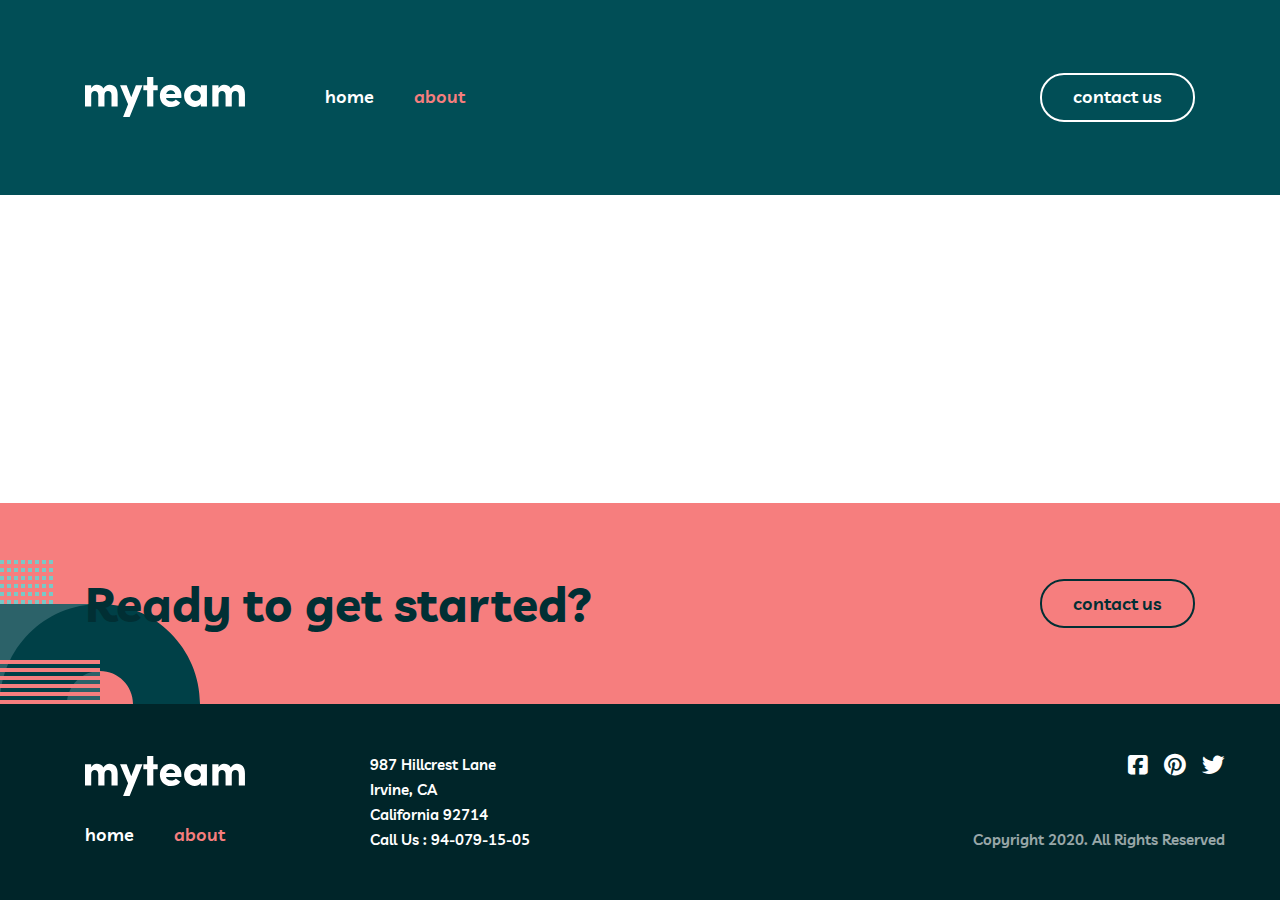
==== pages/about.html @ 214761e7 "My Team | Home" ====
<!DOCTYPE html>
<html lang="en">
  <head>
    <meta charset="UTF-8" />
    <meta name="viewport" content="width=device-width, initial-scale=1.0" />
    <title>MyTeam | About</title>
    <link
      rel="stylesheet"
      href="https://cdnjs.cloudflare.com/ajax/libs/font-awesome/6.7.2/css/all.min.css"
      integrity="sha512-Evv84Mr4kqVGRNSgIGL/F/aIDqQb7xQ2vcrdIwxfjThSH8CSR7PBEakCr51Ck+w+/U6swU2Im1vVX0SVk9ABhg=="
      crossorigin="anonymous"
      referrerpolicy="no-referrer"
    />
    <link rel="stylesheet" href="../css/about.css" />
  </head>
  <body>
    <header class="header">
      <div class="header__container container">
        <a href="" class="site-logo">
          <img
            class="site-logo__image"
            src="../images/logo.svg"
            alt=""
            width="160"
            height="40"
          />
        </a>
        <nav class="sitenav">
          <ul class="sitenav__list">
            <li class="sitenav__item">
              <a href="../index.html" class="sitenav__link">home</a>
            </li>
            <li class="sitenav__item">
              <a id="active" class="sitenav__link" href="./about.html">about</a>
            </li>
          </ul>
        </nav>
        <a href="./contact.html" class="btn primary-btn">contact us</a>
      </div>
    </header>
    <main class="main"></main>
    <footer class="footer">
      <div class="footer__cta">
        <div class="container">
          <h2 class="footer__cta__title">Ready to get started?</h2>
          <a class="footer__cta__btn btn primary-btn-dark" href="./contact.html"
            >contact us</a
          >
        </div>
      </div>
      <div class="footer__container">
        <div class="container">
          <div class="footer__container-links">
            <div class="footer__container__logo">
              <img
                class="footer__logo"
                src="../images/logo.svg"
                alt=""
                width="160"
                height="40"
              />
            </div>
            <div class="footer__container-nav__pages">
              <ul class="footer__container-nav__pages-list">
                <li class="footer__container-nav__pages-item">
                  <a
                    href="../index.html"
                    class="footer__container-nav__pages-link sitenav__link"
                    >home</a
                  >
                </li>
                <li class="footer__container-nav__pages-item">
                  <a
                    href="./about.html"
                    class="footer__container-nav__pages-link sitenav__link"
                    id="active"
                    >about</a
                  >
                </li>
              </ul>
            </div>
          </div>
          <div class="footer__container-information">
            <p>987 Hillcrest Lane</p>
            <p>Irvine, CA</p>
            <p>California 92714</p>
            <p>Call Us : 94-079-15-05</p>
          </div>
          <div class="footer__container__social-links">
            <a href="#" class="footer__container__social_link"
              ><i class="fa-brands fa-square-facebook fa-xl"></i
            ></a>
            <a href="#" class="footer__container__social_link"
              ><i class="fa-brands fa-pinterest fa-xl"></i
            ></a>
            <a href="#" class="footer__container__social_link"
              ><i class="fa-brands fa-twitter fa-xl"></i
            ></a>
          </div>
          <p class="footer__container__description">
            Copyright 2020. All Rights Reserved
          </p>
        </div>
      </div>
    </footer>
  </body>
</html>
---- css/about.css ----
@import "./normalize.css";
@import "./main.css"
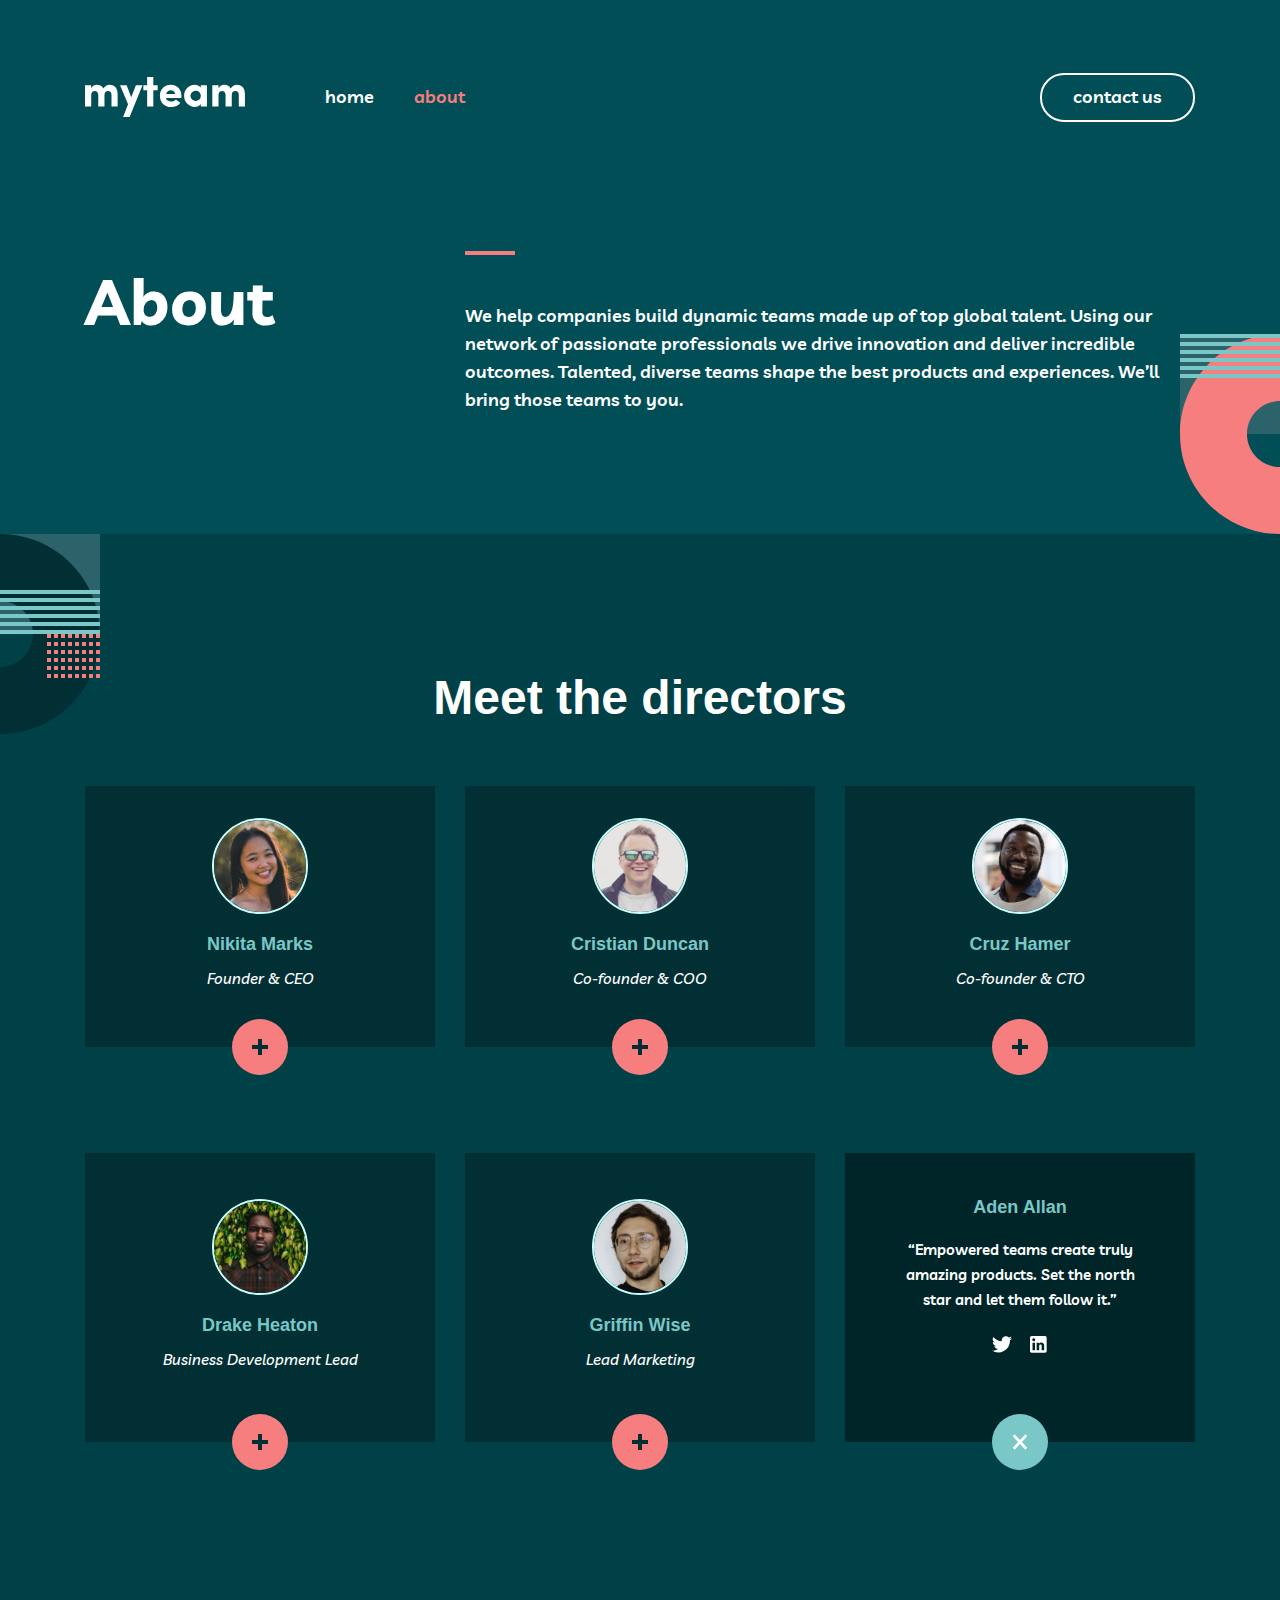
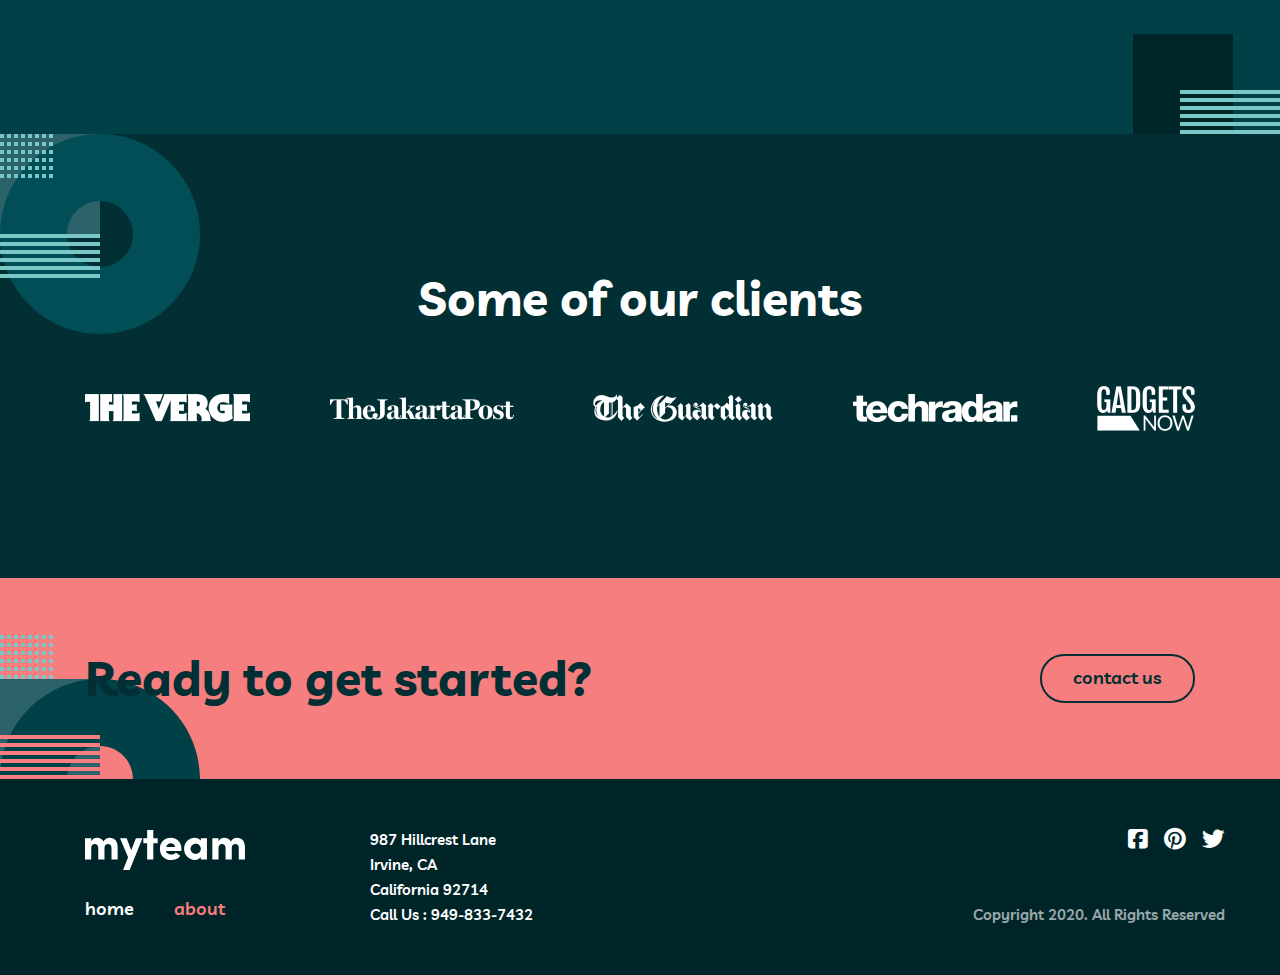
==== commit f5e7f1ea: ".." ====
--- a/pages/about.html
+++ b/pages/about.html
@@ -38,7 +38,238 @@
         <a href="./contact.html" class="btn primary-btn">contact us</a>
       </div>
     </header>
-    <main class="main"></main>
+
+    <main class="main">
+      <section class="about">
+        <div class="about__container container">
+          <h1 class="about__title">About</h1>
+          <div class="about__info">
+            <span class="divider about__divider"></span>
+            <p class="about__description">
+              We help companies build dynamic teams made up of top global
+              talent. Using our network of passionate professionals we drive
+              innovation and deliver incredible outcomes. Talented, diverse
+              teams shape the best products and experiences. We’ll bring those
+              teams to you.
+            </p>
+          </div>
+        </div>
+      </section>
+
+      <section class="team-section">
+        <div class="team-wrapper container">
+          <h2 class="team-title">Meet the directors</h2>
+          <ul class="team-cards">
+            <!-- 1 -->
+            <li class="team-card">
+              <img
+                src="../images/avatar-nikita.jpg"
+                alt="Nikita Marks"
+                class="team-photo"
+                width="96"
+                height="96"
+              />
+              <h3 class="team-name">Nikita Marks</h3>
+              <i class="team-role">Founder & CEO</i>
+              <button class="team-toggle">
+                <img
+                  src="../images/icon-cross.svg"
+                  alt="More"
+                  class="team-toggle-icon"
+                />
+              </button>
+            </li>
+
+            <!-- 2 -->
+            <li class="team-card">
+              <img
+                src="../images/avatar-christian.jpg"
+                alt="Cristian Duncan"
+                class="team-photo"
+                width="96"
+                height="96"
+              />
+              <h3 class="team-name">Cristian Duncan</h3>
+              <i class="team-role">Co-founder & COO</i>
+              <button class="team-toggle">
+                <img
+                  src="../images/icon-cross.svg"
+                  alt="More"
+                  class="team-toggle-icon"
+                />
+              </button>
+            </li>
+
+            <!-- 3 -->
+            <li class="team-card">
+              <img
+                src="../images/avatar-cruz.jpg"
+                alt="Cruz Hamer"
+                class="team-photo"
+                width="96"
+                height="96"
+              />
+              <h3 class="team-name">Cruz Hamer</h3>
+              <i class="team-role">Co-founder & CTO</i>
+              <button class="team-toggle">
+                <img
+                  src="../images/icon-cross.svg"
+                  alt="More"
+                  class="team-toggle-icon"
+                />
+              </button>
+            </li>
+
+            <!-- 4 -->
+            <li class="team-card">
+              <img
+                src="../images/avatar-drake.jpg"
+                alt="Drake Heaton"
+                class="team-photo"
+                width="96"
+                height="96"
+              />
+              <h3 class="team-name">Drake Heaton</h3>
+              <i class="team-role">Business Development Lead</i>
+              <button class="team-toggle">
+                <img
+                  src="../images/icon-cross.svg"
+                  alt="More"
+                  class="team-toggle-icon"
+                />
+              </button>
+            </li>
+
+            <!-- 5 -->
+            <li class="team-card">
+              <img
+                src="../images/avatar-griffin.jpg"
+                alt="Griffin Wise"
+                class="team-photo"
+                width="96"
+                height="96"
+              />
+              <h3 class="team-name">Griffin Wise</h3>
+              <i class="team-role">Lead Marketing</i>
+              <button class="team-toggle">
+                <img
+                  src="../images/icon-cross.svg"
+                  alt="More"
+                  class="team-toggle-icon"
+                />
+              </button>
+            </li>
+
+            <!-- 6 -->
+            <li class="team-card team-quote">
+              <h3 class="team-name team-name--quote">Aden Allan</h3>
+              <p class="team-quote-text">
+                “Empowered teams create truly amazing products. Set the north
+                star and let them follow it.”
+              </p>
+              <div class="team-socials">
+                <a href="#" class="team-social-image">
+                  <svg
+                    xmlns="http://www.w3.org/2000/svg"
+                    width="24"
+                    height="20"
+                    viewBox="0 0 24 24"
+                    fill="currentColor"
+                    class="team-social-icon"
+                  >
+                    <path
+                      d="M24 2.557a9.83 9.83 0 01-2.828.775A4.932 4.932 0 0023.337.608a9.864 9.864 0 01-3.127 1.195A4.916 4.916 0 0016.616.248c-3.179 0-5.515 2.966-4.797 6.045A13.978 13.978 0 011.671 1.149a4.93 4.93 0 001.523 6.574 4.903 4.903 0 01-2.229-.616c-.054 2.281 1.581 4.415 3.949 4.89a4.935 4.935 0 01-2.224.084 4.928 4.928 0 004.6 3.419A9.9 9.9 0 010 17.54a13.94 13.94 0 007.548 2.212c9.142 0 14.307-7.721 13.995-14.646A10.025 10.025 0 0024 2.557z"
+                    />
+                  </svg>
+                </a>
+                <a href="#" class="team-social-image">
+                  <svg
+                    xmlns="http://www.w3.org/2000/svg"
+                    width="20"
+                    height="20"
+                    viewBox="0 0 24 24"
+                    fill="currentColor"
+                    class="team-social-icon"
+                  >
+                    <path
+                      d="M18 0H2C.9 0 0 .9 0 2v16c0 1.1.9 2 2 2h16c1.1 0 2-.9 
+                      2-2V2c0-1.1-.9-2-2-2zM6 17H3V8h3v9zM4.5 6.3c-1 
+                      0-1.8-.8-1.8-1.8s.8-1.8 
+                      1.8-1.8 1.8.8 1.8 1.8-.8 1.8-1.8 
+                      1.8zM17 17h-3v-5.3c0-.8-.7-1.5-1.5-1.5s-1.5.7-1.5 
+                      1.5V17H8V8h3v1.2c.5-.8 1.6-1.4 2.5-1.4 
+                      1.9 0 3.5 1.6 3.5 3.5V17z"
+                    />
+                  </svg>
+                </a>
+              </div>
+              <button class="team-toggle team-toggle--alt">
+                <img
+                  src="../images/icon-close.svg"
+                  alt="Close"
+                  class="team-toggle-icon"
+                />
+              </button>
+            </li>
+          </ul>
+        </div>
+      </section>
+
+      <section class="clients">
+        <div class="clients__container container">
+          <h2 class="clients__title">Some of our clients</h2>
+          <ul class="clients__list">
+            <ul class="clients__item">
+              <a href="#" class="clients__link">
+                <img
+                  src="../images/logo-the-verge.png"
+                  alt="The verge logo"
+                  width="165"
+                  height="28"
+                />
+              </a>
+            </ul>
+            <ul class="clients__item">
+              <a href="#" class="clients__link"
+                ><img
+                  src="../images/logo-jakarta-post.png"
+                  alt="Jakarta post logo"
+                  width="184"
+                  height="23"
+              /></a>
+            </ul>
+            <ul class="clients__item">
+              <a href="#" class="clients__link"
+                ><img
+                  src="../images/logo-the-guardian.png"
+                  alt="Guardian logo"
+                  width="180"
+                  height="28"
+              /></a>
+            </ul>
+            <ul class="clients__item">
+              <a href="#" class="clients__link"
+                ><img
+                  src="../images/logo-tech-radar.png"
+                  alt="Tech Radar"
+                  width="165"
+                  height="28"
+              /></a>
+            </ul>
+            <ul class="clients__item">
+              <a href="#" class="clients__link"
+                ><img
+                  src="../images/logo-gadgets-now.png"
+                  alt="Gadgets Now logo"
+                  width="98"
+                  height="45"
+              /></a>
+            </ul>
+          </ul>
+        </div>
+      </section>
+    </main>
+
     <footer class="footer">
       <div class="footer__cta">
         <div class="container">
@@ -84,7 +315,7 @@
             <p>987 Hillcrest Lane</p>
             <p>Irvine, CA</p>
             <p>California 92714</p>
-            <p>Call Us : 94-079-15-05</p>
+            <p>Call Us : 949-833-7432</p>
           </div>
           <div class="footer__container__social-links">
             <a href="#" class="footer__container__social_link"
@@ -104,4 +335,4 @@
       </div>
     </footer>
   </body>
-</html>+</html>
--- a/css/about.css
+++ b/css/about.css
@@ -1,2 +1,216 @@
 @import "./normalize.css";
-@import "./main.css"+@import "./main.css";
+
+.about {
+  padding-top: 56px;
+  padding-bottom: 120px;
+  background-image: url("../images/bg-pattern-about-1-mobile-nav-1.svg");
+  background-repeat: no-repeat;
+  background-position: right -100px bottom;
+  background-color: #014e56;
+}
+
+.about__container {
+  display: flex;
+  justify-content: space-between;
+}
+
+.about__title {
+  font-family: "Livvic", sans-serif;
+  font-weight: 700;
+  font-size: 64px;
+  line-height: 100px;
+}
+
+.about__info {
+  width: 100%;
+  max-width: 730px;
+}
+
+.about__divider {
+  background-color: #f67e7e;
+  margin-bottom: 40px;
+}
+
+.about__description {
+  font-family: "Livvic", sans-serif;
+  font-weight: 600;
+  font-size: 18px;
+  line-height: 28px;
+  letter-spacing: 0px;
+}
+
+.team-section {
+  background-color: #004047;
+  background-image: url("../images/bg-pattern-about-2-contact-1.svg"),
+    url("../images/bg-pattern-home-4-about-3.svg");
+  background-repeat: no-repeat;
+  background-position: top left -100px, bottom right;
+  padding: 140px 20px;
+  color: white;
+  font-family: "Poppins", sans-serif;
+}
+
+.team-wrapper {
+  display: flex;
+  flex-direction: column;
+  align-items: center;
+}
+
+.team-title {
+  font-size: 48px;
+  font-weight: 700;
+  line-height: 48px;
+  margin-bottom: 64px;
+  text-align: center;
+}
+
+.team-cards {
+  display: flex;
+  flex-wrap: wrap;
+  justify-content: space-between;
+  gap: 30px;
+  list-style: none;
+  padding: 0;
+  margin: 0;
+  padding-bottom: 76px;
+}
+
+.team-card {
+  display: flex;
+  justify-content: center;
+  align-items: center;
+  flex-direction: column;
+  background-color: #012f34;
+  position: relative;
+  width: 100%;
+  max-width: 350px;
+  margin-bottom: 76px;
+  padding-top: 32px;
+  padding-left: 24px;
+  padding-right: 24px;
+  padding-bottom: 56px;
+}
+
+.team-photo {
+  width: 96px;
+  height: 96px;
+  border-radius: 50%;
+  border: 2px solid #c4fffe;
+  object-fit: cover;
+  margin-bottom: 16px;
+}
+
+.team-name {
+  font-size: 18px;
+  font-weight: 700;
+  line-height: 28px;
+  color: #79c8c7;
+  margin-bottom: 8px;
+}
+
+.team-role {
+  font-family: "Livvic", sans-serif;
+  font-weight: 500;
+  font-style: italic;
+  font-size: 15px;
+  line-height: 25px;
+  letter-spacing: 0px;
+  text-align: center;
+
+  display: block;
+}
+
+.team-toggle {
+  background-color: #f67e7e;
+  width: 56px;
+  height: 56px;
+  border-radius: 50%;
+  border: none;
+  cursor: pointer;
+  position: absolute;
+  bottom: -28px;
+  left: 50%;
+  transform: translateX(-50%);
+  display: flex;
+  align-items: center;
+  justify-content: center;
+  transition: background-color 0.3s ease;
+}
+
+.team-toggle:hover {
+  background-color: #79c8c7;
+}
+
+.team-toggle-icon {
+  width: 16px;
+  height: 16px;
+}
+
+.team-quote {
+  background-color: #002529;
+  padding: 40px 24px 63px;
+}
+
+.team-name--quote {
+  color: #79c8c7;
+  margin-bottom: 16px;
+}
+
+.team-quote-text {
+  font-family: "Livvic", sans-serif;
+  font-weight: 600;
+  font-size: 15px;
+  line-height: 25px;
+  max-width: 254px;
+  text-align: center;
+  margin-bottom: 24px;
+  color: #ffffff;
+}
+
+.team-socials {
+  display: flex;
+  gap: 16px;
+  margin-bottom: 16px;
+}
+
+.team-social-image {
+  color: #ffffff;
+}
+
+.team-social-image:hover {
+  color: #f67e7e;
+}
+
+.team-toggle--alt {
+  background-color: #79c8c7;
+}
+
+.team-toggle--alt:hover {
+  background-color: #f67e7e;
+}
+
+.clients {
+  padding-bottom: 140px;
+  padding-top: 140px;
+  background-color: #012f34;
+  background-image: url("../images/bg-pattern-about-4.svg");
+  background-repeat: no-repeat;
+  background-position: top left;
+}
+
+.clients__title {
+  font-family: "Livvic", sans-serif;
+  font-weight: 700;
+  font-size: 48px;
+  line-height: 48px;
+  letter-spacing: 0px;
+  text-align: center;
+  margin-bottom: 64px;
+}
+
+.clients__list {
+  display: flex;
+  justify-content: space-between;
+  align-items: center;
+}
